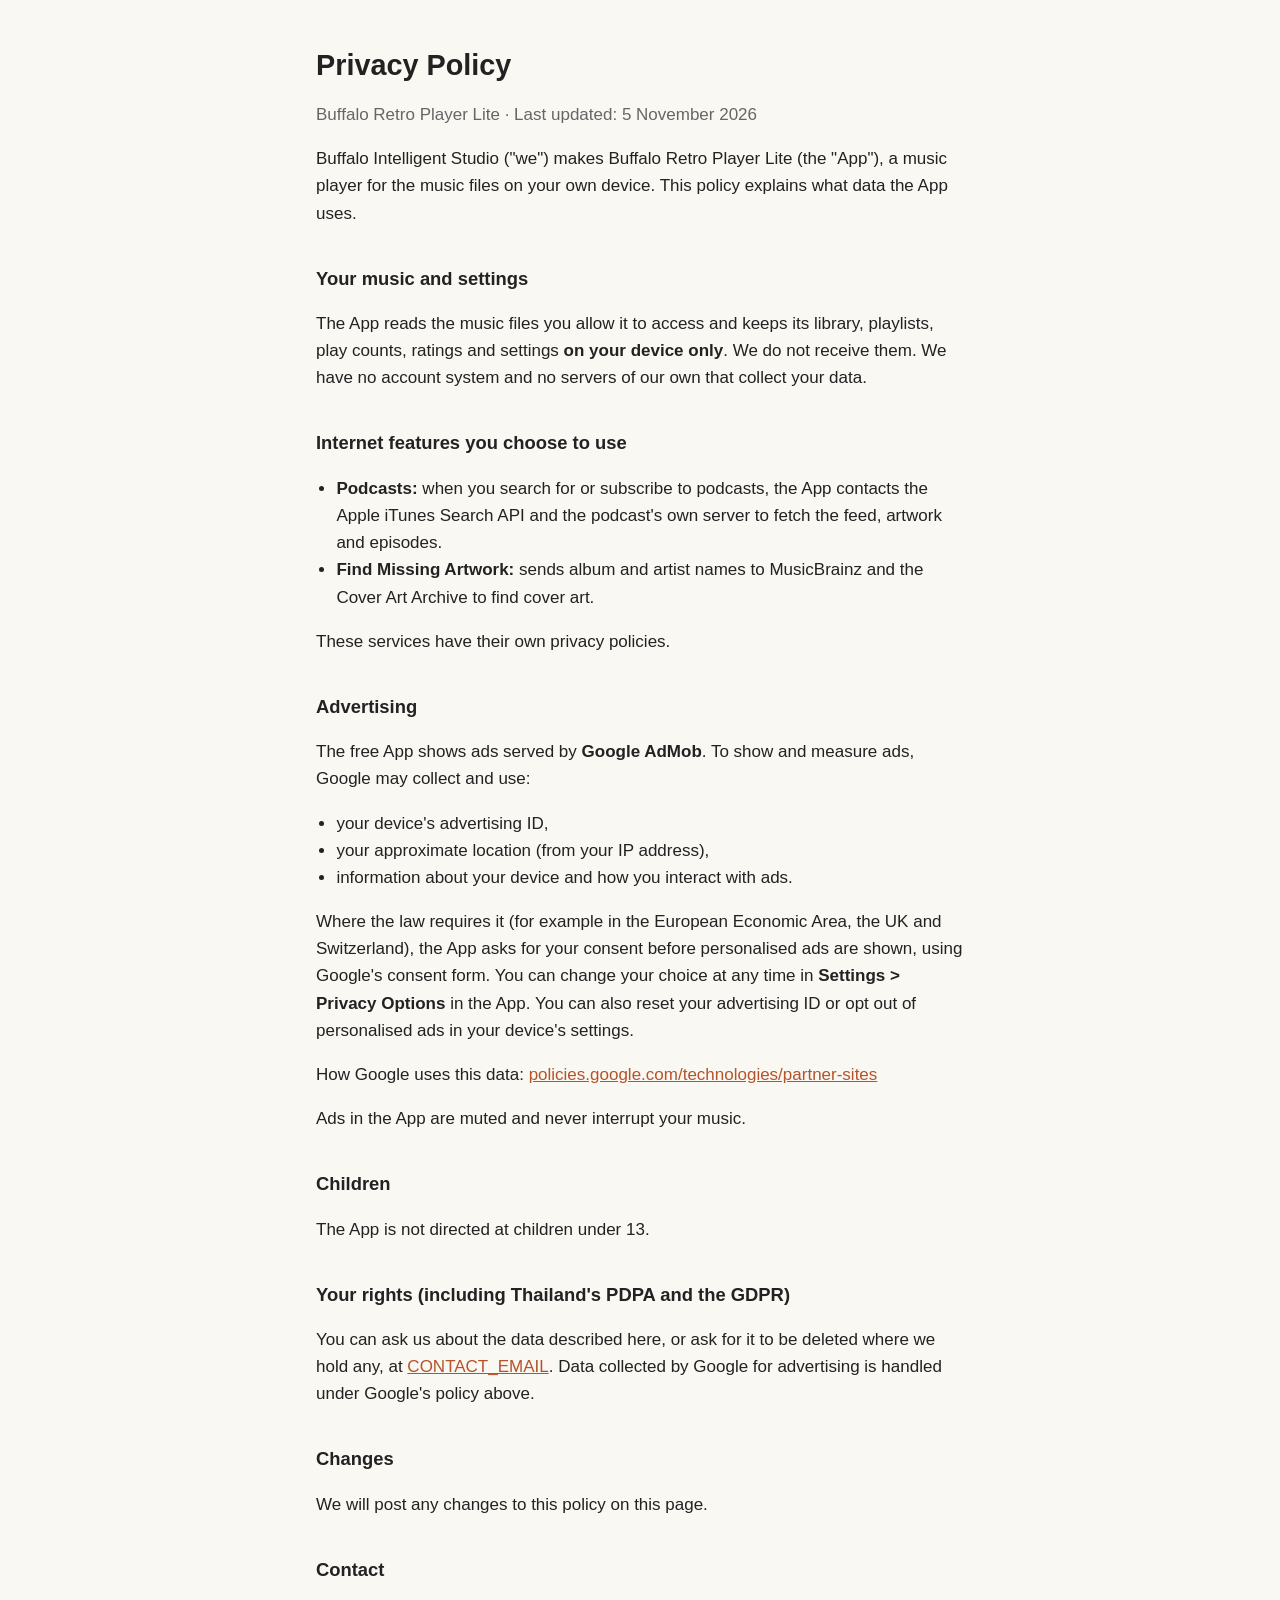
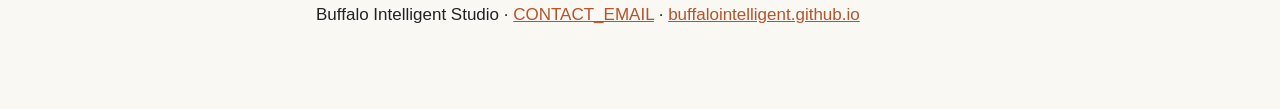
==== privacy-lite/index.html @ 10b00b68 "Add files via upload" ====
<!doctype html>
<html lang="en">
<head>
<meta charset="utf-8">
<meta name="viewport" content="width=device-width, initial-scale=1">
<title>Privacy Policy – Buffalo Retro Player Lite</title>
<link rel="stylesheet" href="../style.css">
</head>
<body>
<main>
  <h1>Privacy Policy</h1>
  <p class="dim">Buffalo Retro Player Lite · Last updated: 5 November 2026</p>

  <p>Buffalo Intelligent Studio ("we") makes Buffalo Retro Player Lite (the
    "App"), a music player for the music files on your own device. This
    policy explains what data the App uses.</p>

  <h2>Your music and settings</h2>
  <p>The App reads the music files you allow it to access and keeps its
    library, playlists, play counts, ratings and settings <strong>on your
    device only</strong>. We do not receive them. We have no account system
    and no servers of our own that collect your data.</p>

  <h2>Internet features you choose to use</h2>
  <ul>
    <li><strong>Podcasts:</strong> when you search for or subscribe to
      podcasts, the App contacts the Apple iTunes Search API and the
      podcast's own server to fetch the feed, artwork and episodes.</li>
    <li><strong>Find Missing Artwork:</strong> sends album and artist names
      to MusicBrainz and the Cover Art Archive to find cover art.</li>
  </ul>
  <p>These services have their own privacy policies.</p>

  <h2>Advertising</h2>
  <p>The free App shows ads served by <strong>Google AdMob</strong>. To show
    and measure ads, Google may collect and use:</p>
  <ul>
    <li>your device's advertising ID,</li>
    <li>your approximate location (from your IP address),</li>
    <li>information about your device and how you interact with ads.</li>
  </ul>
  <p>Where the law requires it (for example in the European Economic Area,
    the UK and Switzerland), the App asks for your consent before
    personalised ads are shown, using Google's consent form. You can change
    your choice at any time in <strong>Settings &gt; Privacy Options</strong>
    in the App. You can also reset your advertising ID or opt out of
    personalised ads in your device's settings.</p>
  <p>How Google uses this data:
    <a href="https://policies.google.com/technologies/partner-sites">policies.google.com/technologies/partner-sites</a></p>
  <p>Ads in the App are muted and never interrupt your music.</p>

  <h2>Children</h2>
  <p>The App is not directed at children under 13.</p>

  <h2>Your rights (including Thailand's PDPA and the GDPR)</h2>
  <p>You can ask us about the data described here, or ask for it to be
    deleted where we hold any, at
    <a href="mailto:CONTACT_EMAIL">CONTACT_EMAIL</a>. Data collected by
    Google for advertising is handled under Google's policy above.</p>

  <h2>Changes</h2>
  <p>We will post any changes to this policy on this page.</p>

  <h2>Contact</h2>
  <p>Buffalo Intelligent Studio ·
    <a href="mailto:CONTACT_EMAIL">CONTACT_EMAIL</a> ·
    <a href="https://buffalointelligent.github.io">buffalointelligent.github.io</a></p>
</main>
</body>
</html>
---- style.css ----
:root { --bg: #faf8f3; --text: #222; --dim: #666; --accent: #b5532a; --line: #e2ddd2; }
@media (prefers-color-scheme: dark) {
  :root { --bg: #1b1a18; --text: #ece8df; --dim: #a29c90; --accent: #e08a5f; --line: #36332e; }
}
* { box-sizing: border-box; }
body { margin: 0; background: var(--bg); color: var(--text);
  font: 17px/1.6 -apple-system, BlinkMacSystemFont, "Segoe UI", Roboto, sans-serif; }
main { max-width: 680px; margin: 0 auto; padding: 48px 16px 64px; }
h1 { font-size: 1.8rem; line-height: 1.25; margin: 0 0 4px; }
h2 { font-size: 1.15rem; margin: 2em 0 0.4em; }
.dim { color: var(--dim); }
a { color: var(--accent); }
ul { padding-left: 1.2em; }
.app { border-top: 1px solid var(--line); padding: 20px 0; }
footer { margin-top: 48px; border-top: 1px solid var(--line); padding-top: 16px;
  color: var(--dim); font-size: 0.9rem; }
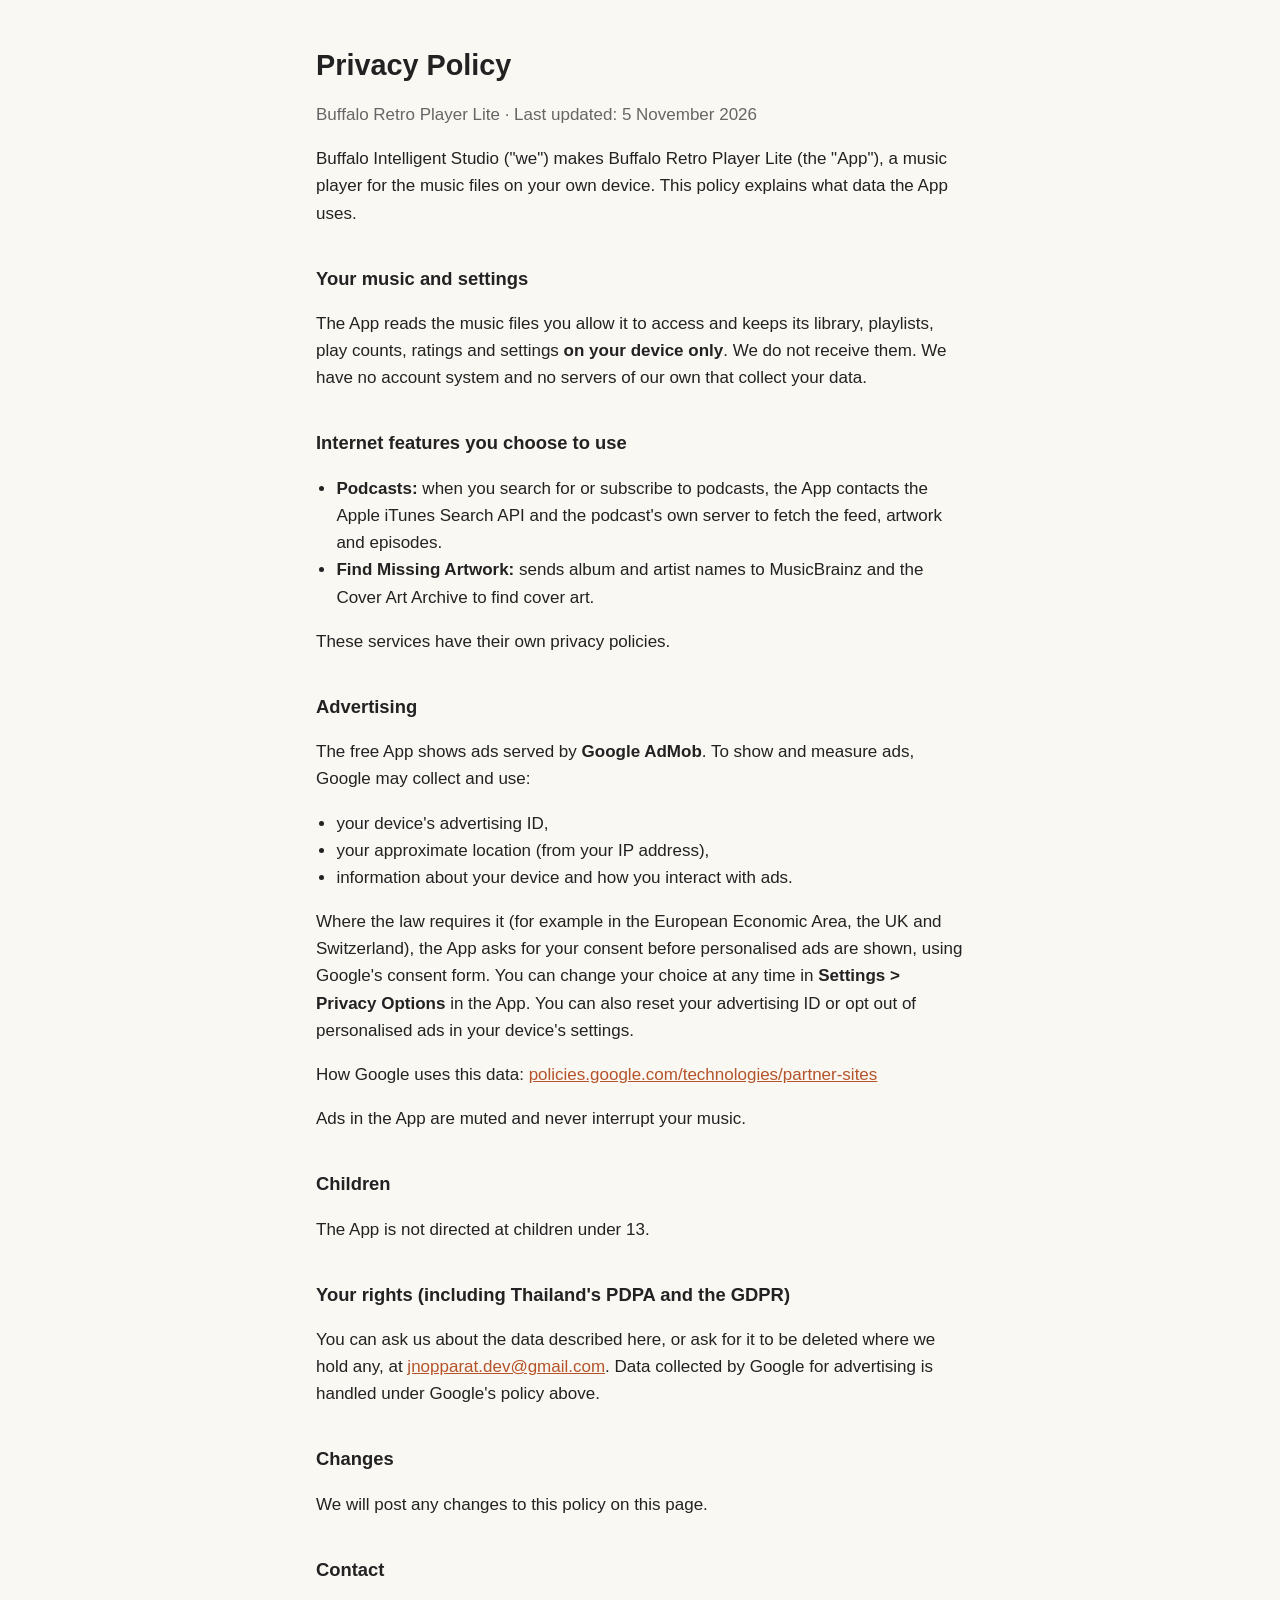
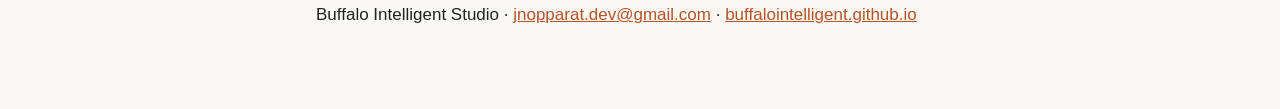
==== commit e8a15b87: "Add files via upload" ====
--- a/privacy-lite/index.html
+++ b/privacy-lite/index.html
@@ -55,7 +55,7 @@
   <h2>Your rights (including Thailand's PDPA and the GDPR)</h2>
   <p>You can ask us about the data described here, or ask for it to be
     deleted where we hold any, at
-    <a href="mailto:CONTACT_EMAIL">CONTACT_EMAIL</a>. Data collected by
+    <a href="mailto:jnopparat.dev@gmail.com">jnopparat.dev@gmail.com</a>. Data collected by
     Google for advertising is handled under Google's policy above.</p>
 
   <h2>Changes</h2>
@@ -63,7 +63,7 @@
 
   <h2>Contact</h2>
   <p>Buffalo Intelligent Studio ·
-    <a href="mailto:CONTACT_EMAIL">CONTACT_EMAIL</a> ·
+    <a href="mailto:jnopparat.dev@gmail.com">jnopparat.dev@gmail.com</a> ·
     <a href="https://buffalointelligent.github.io">buffalointelligent.github.io</a></p>
 </main>
 </body>
